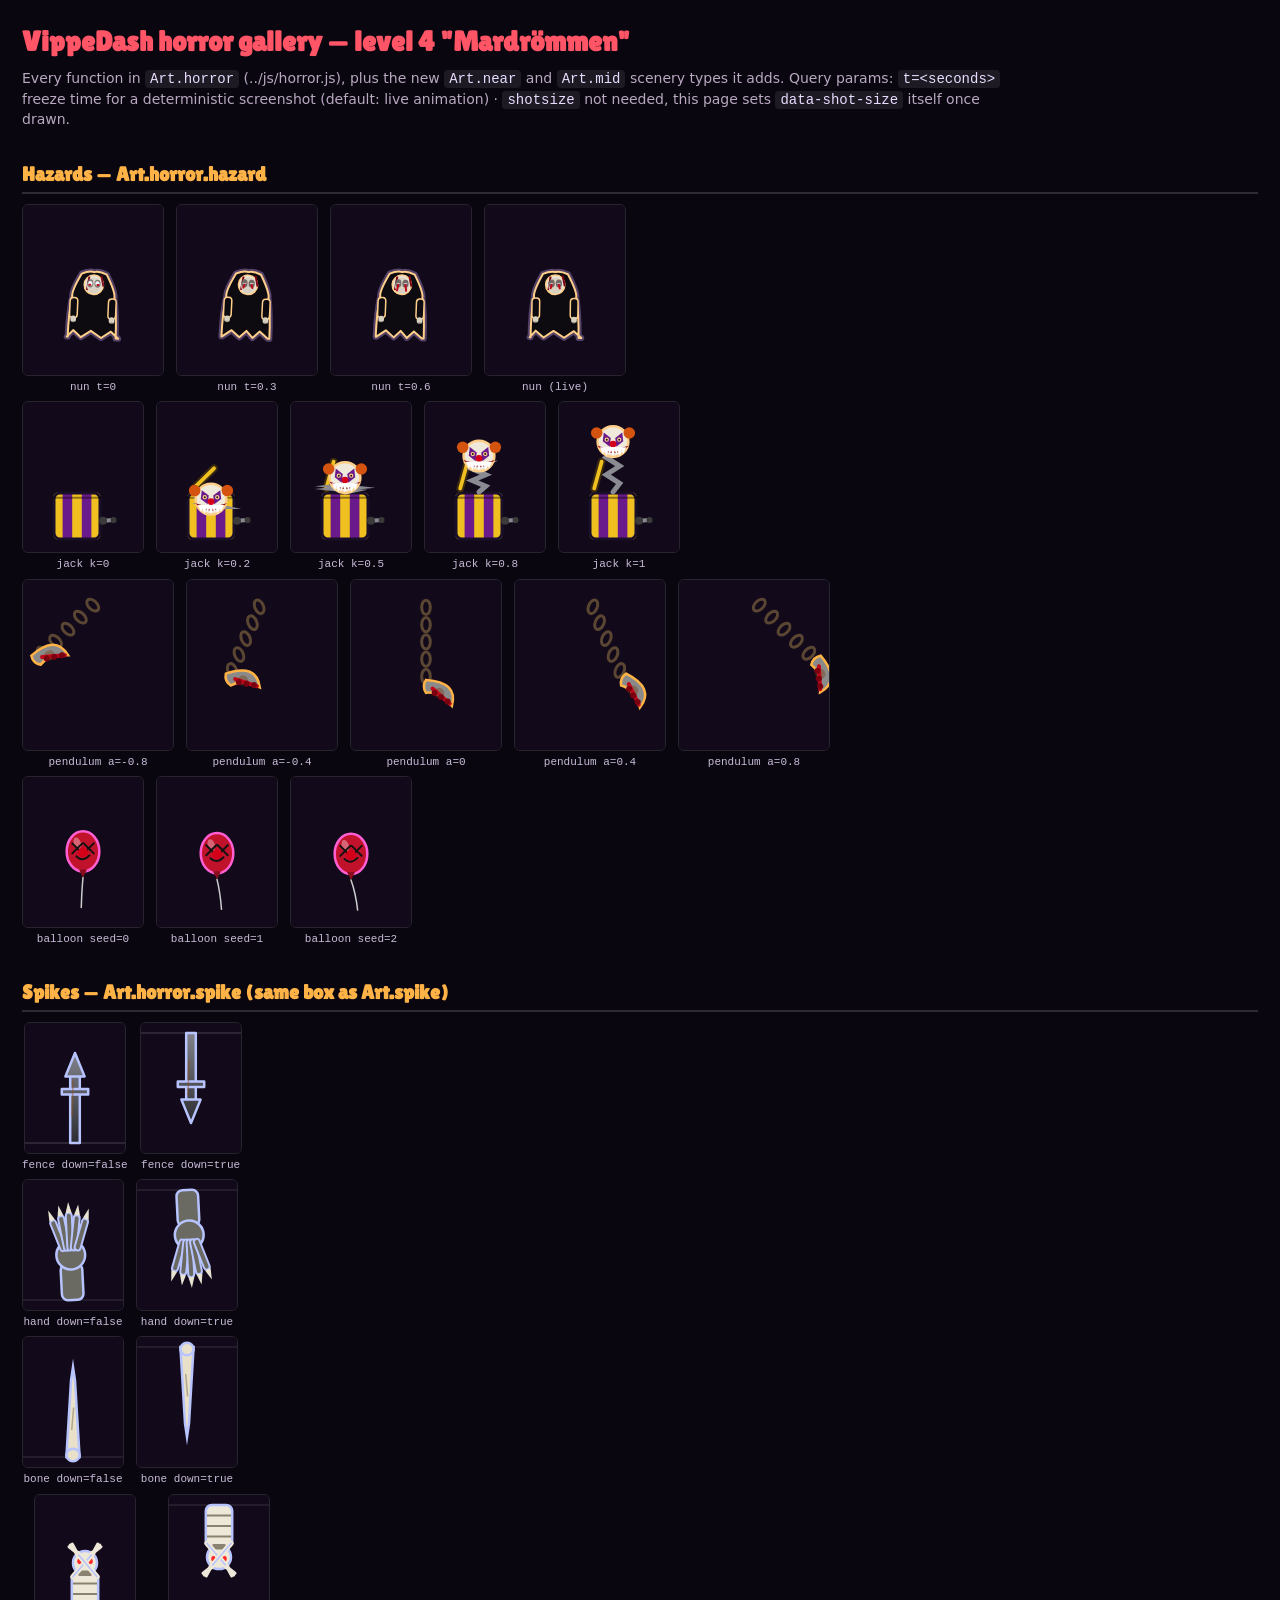
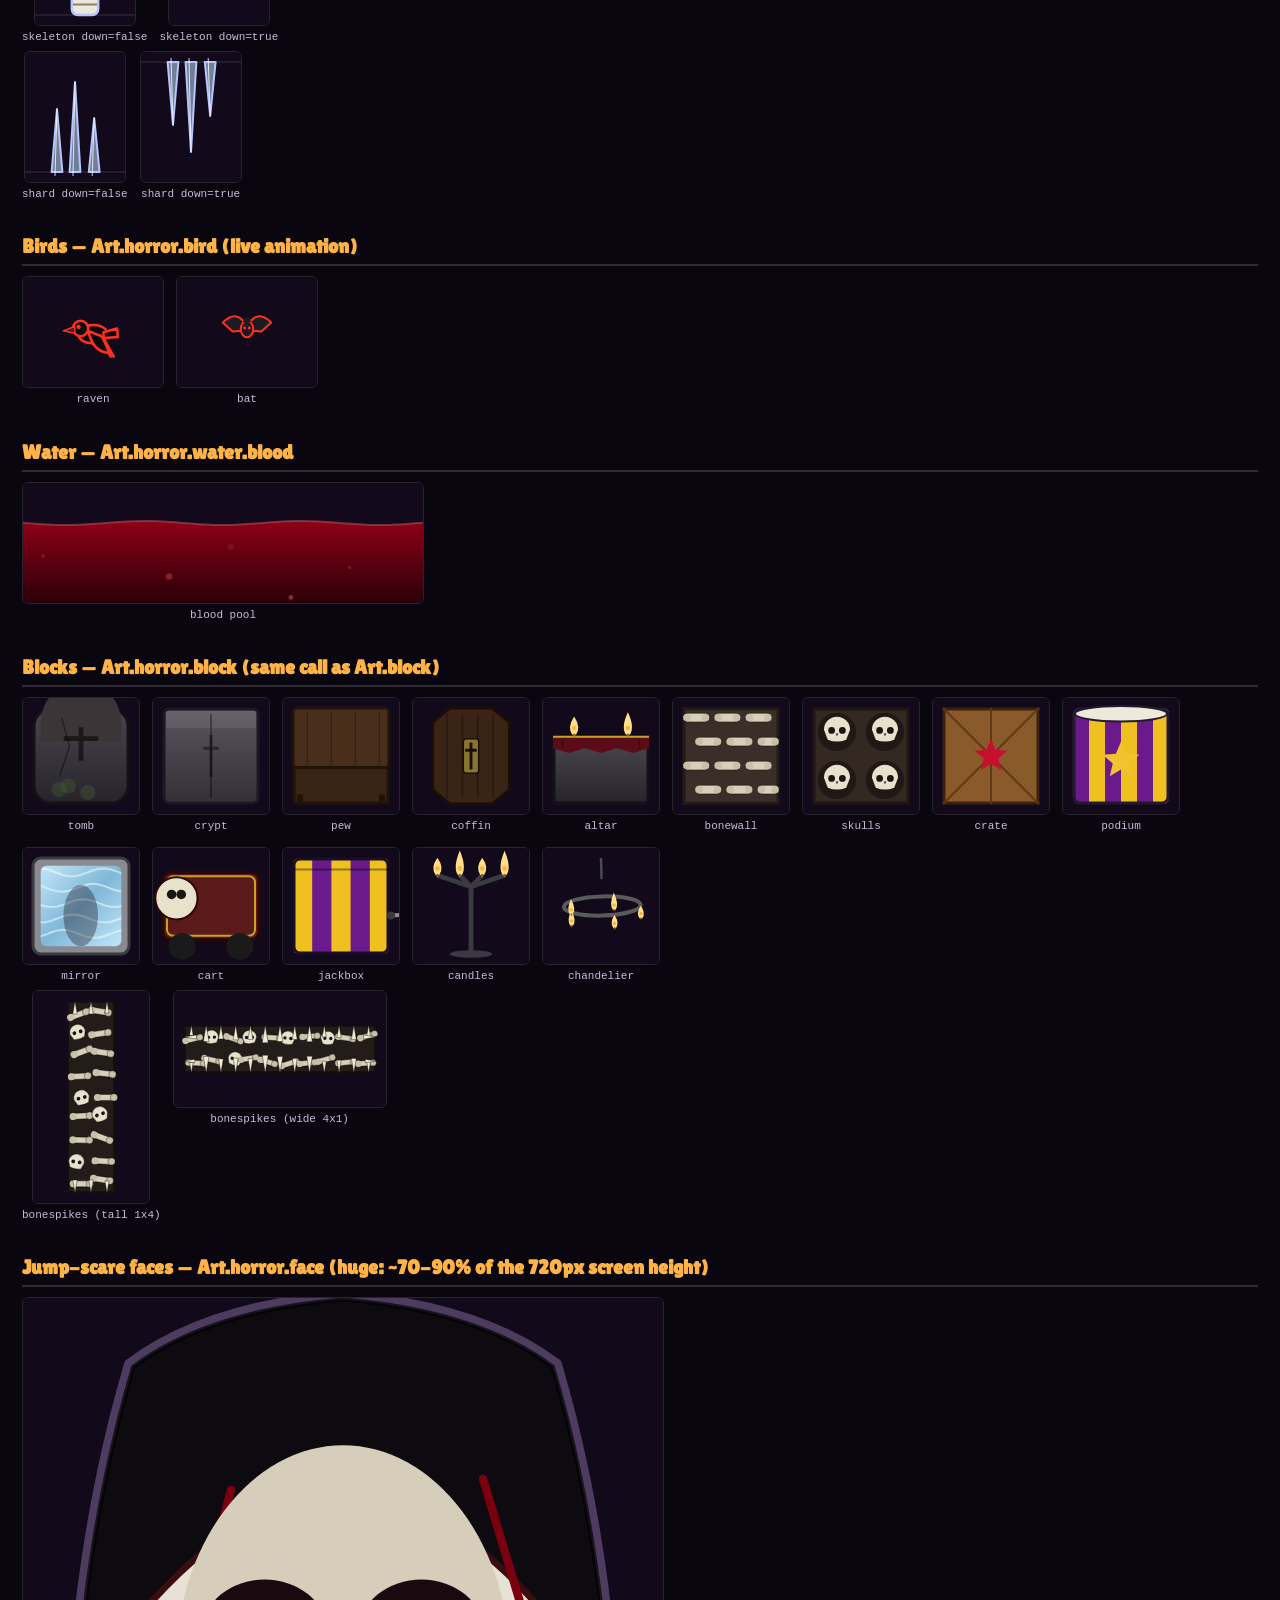
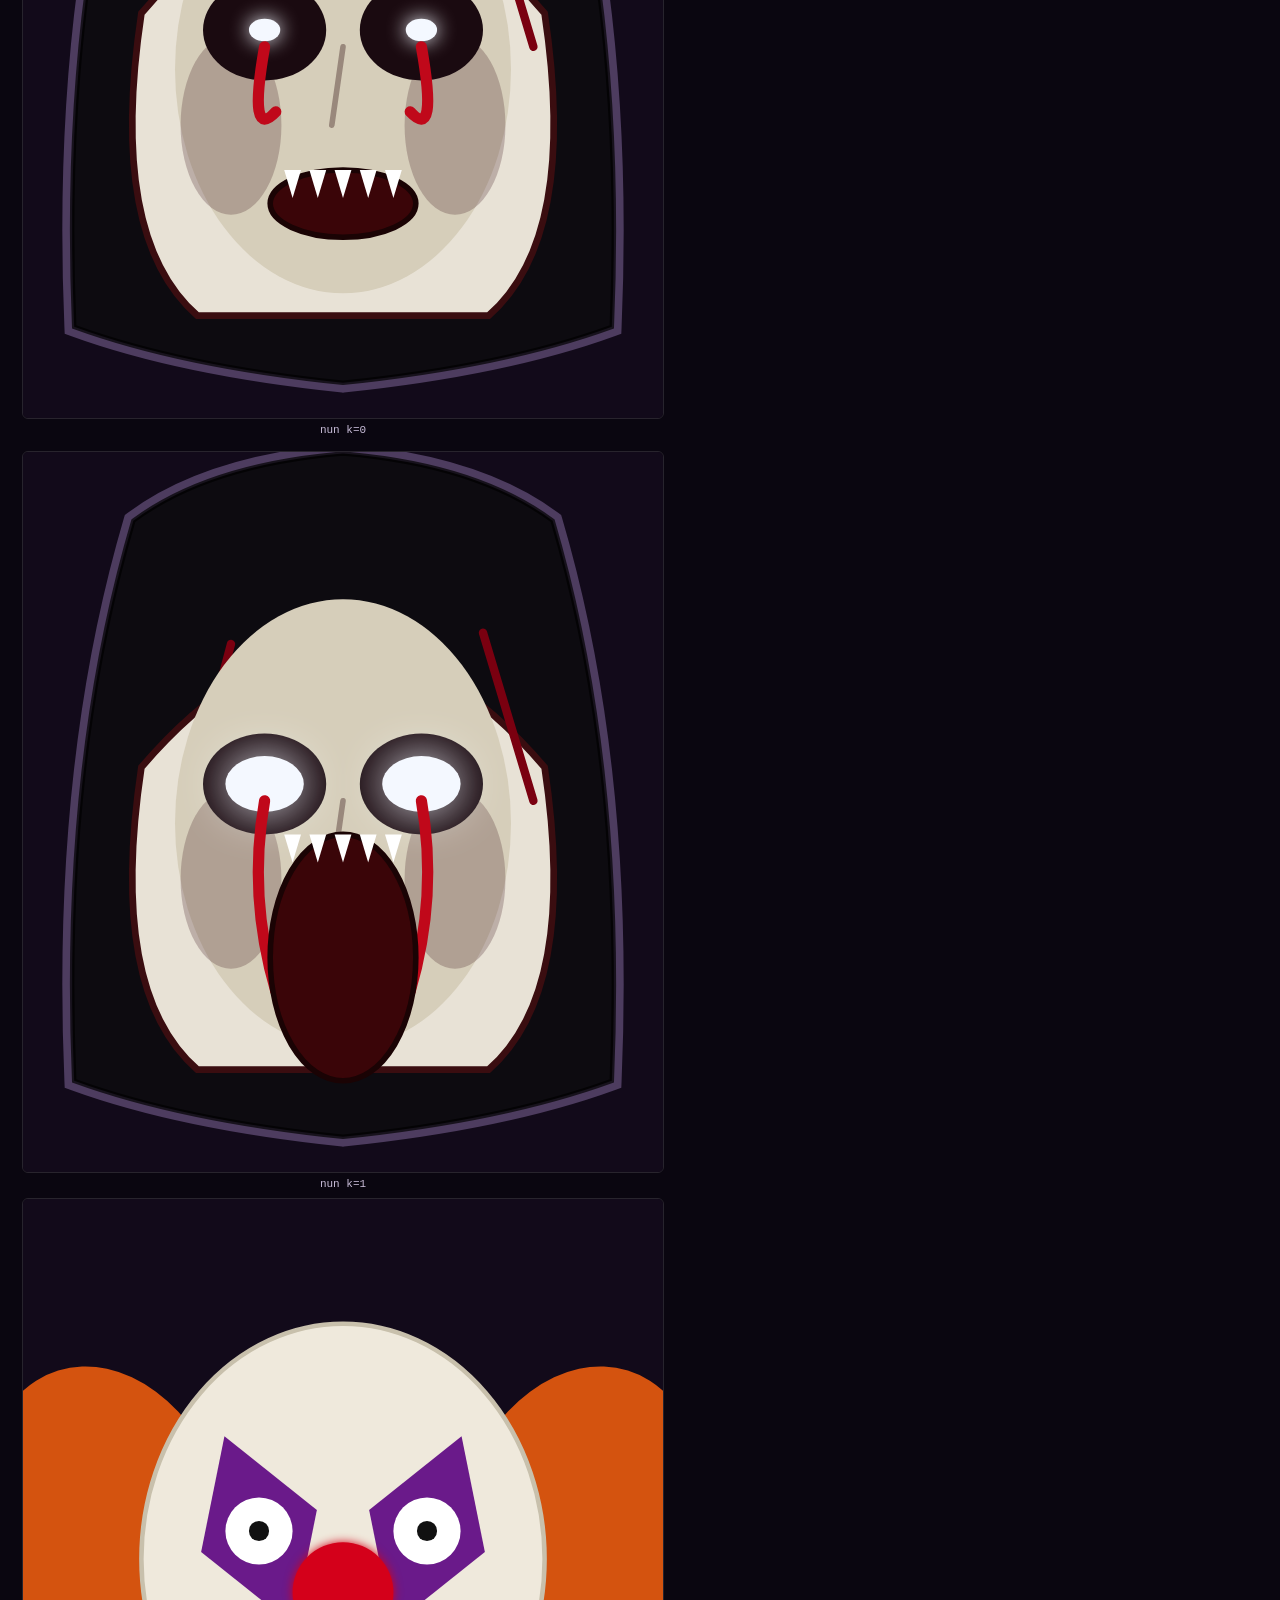
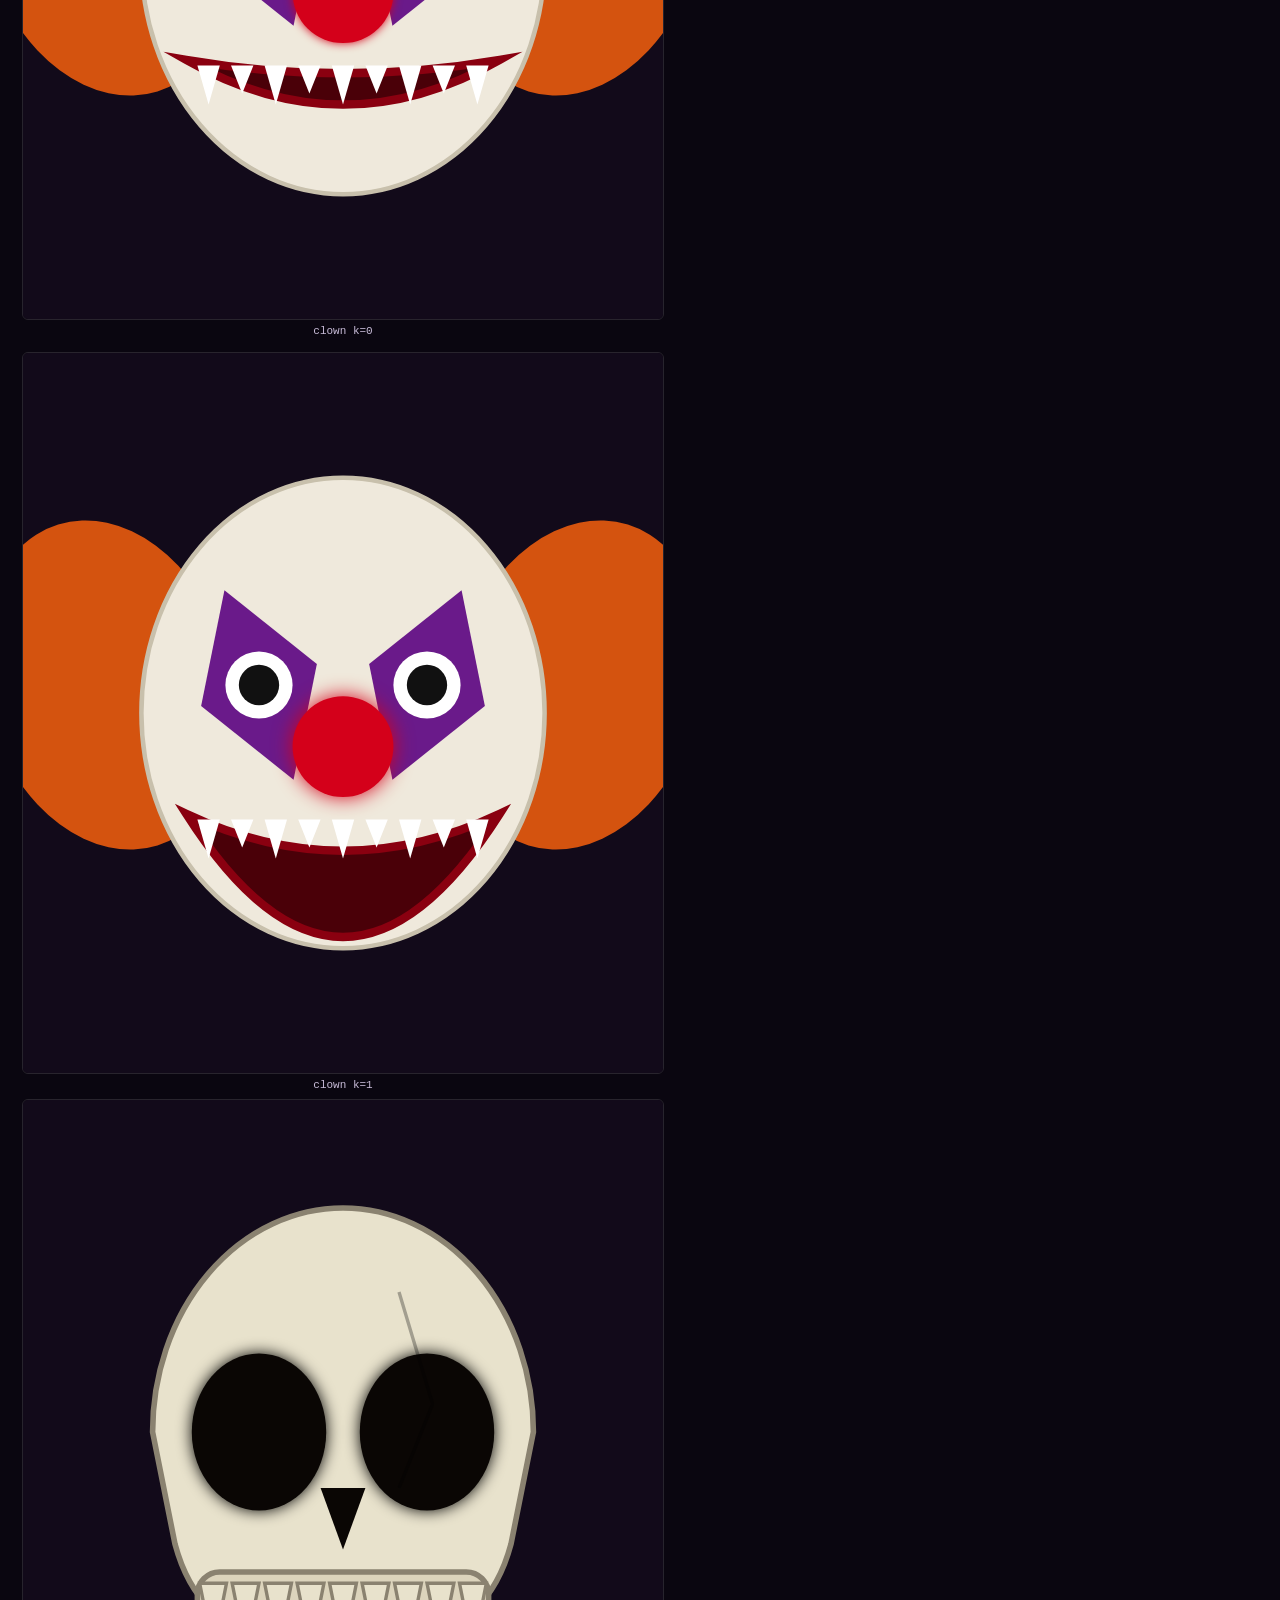
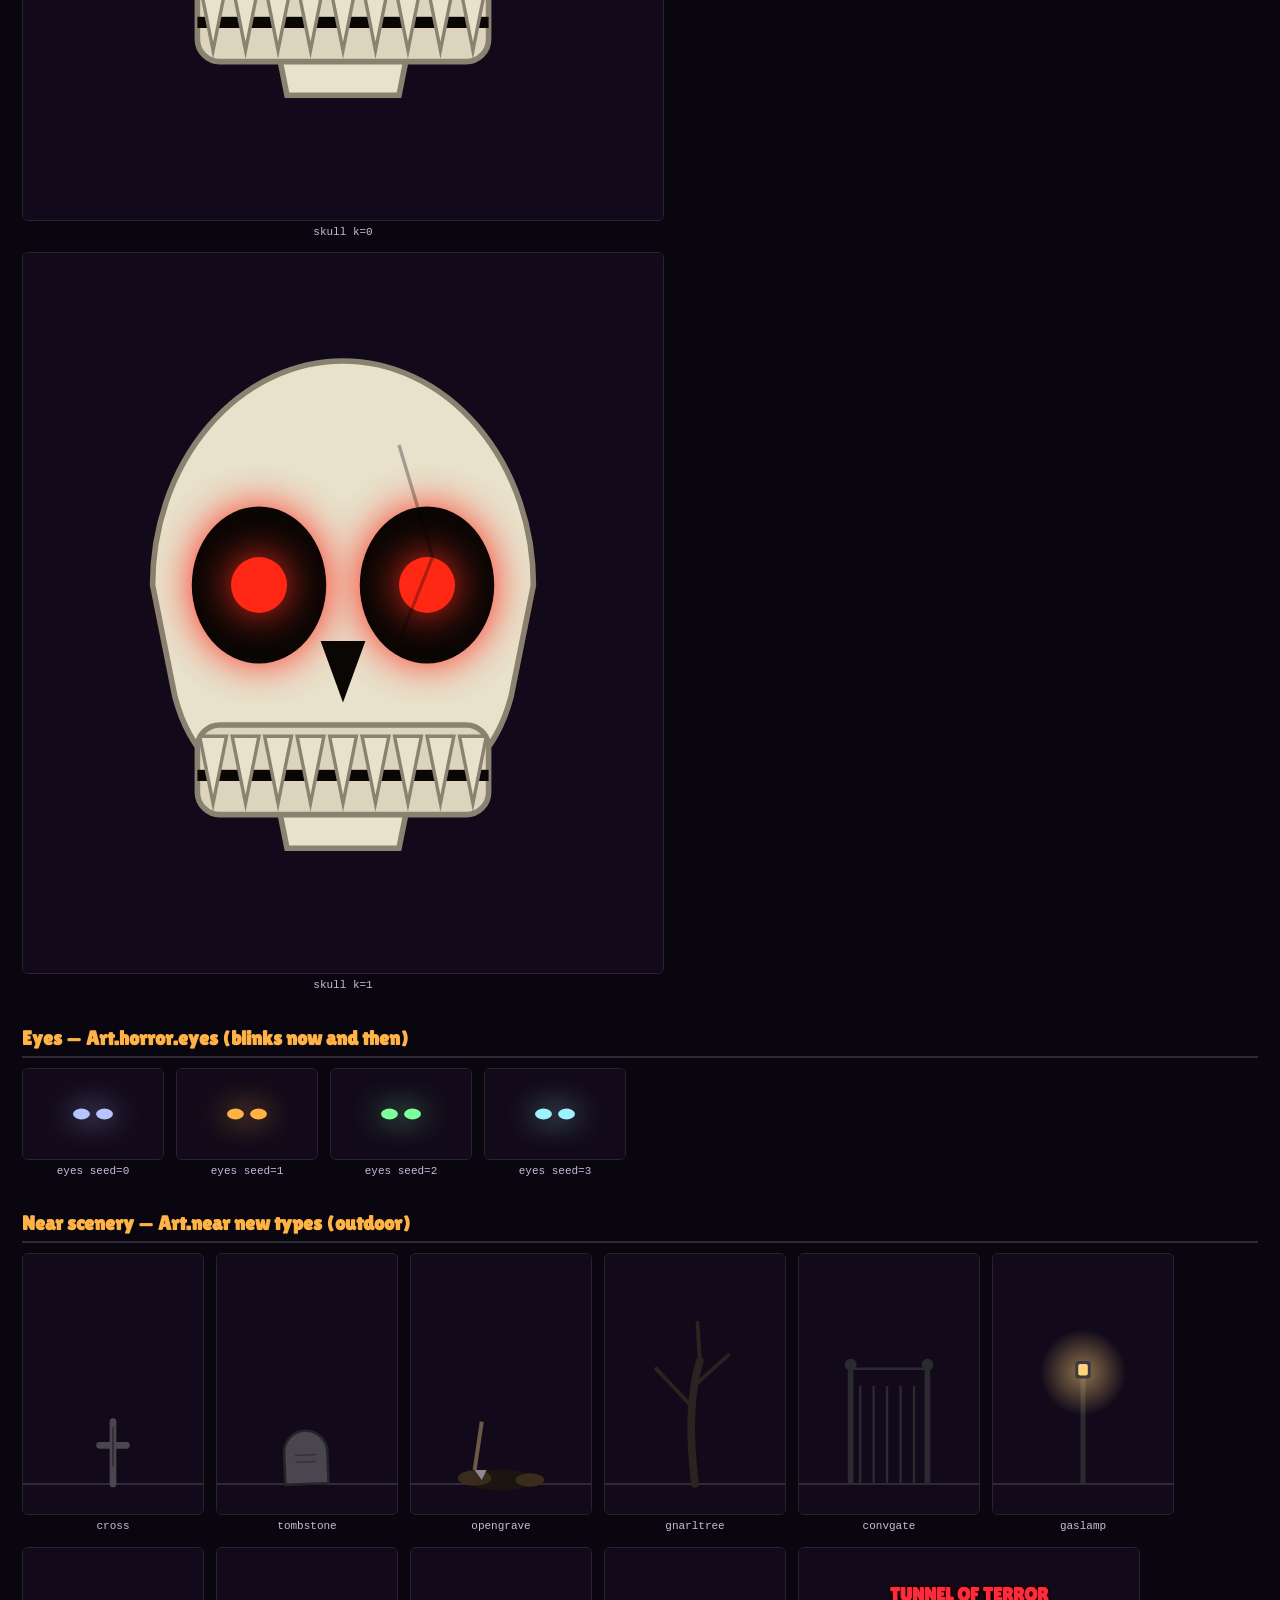
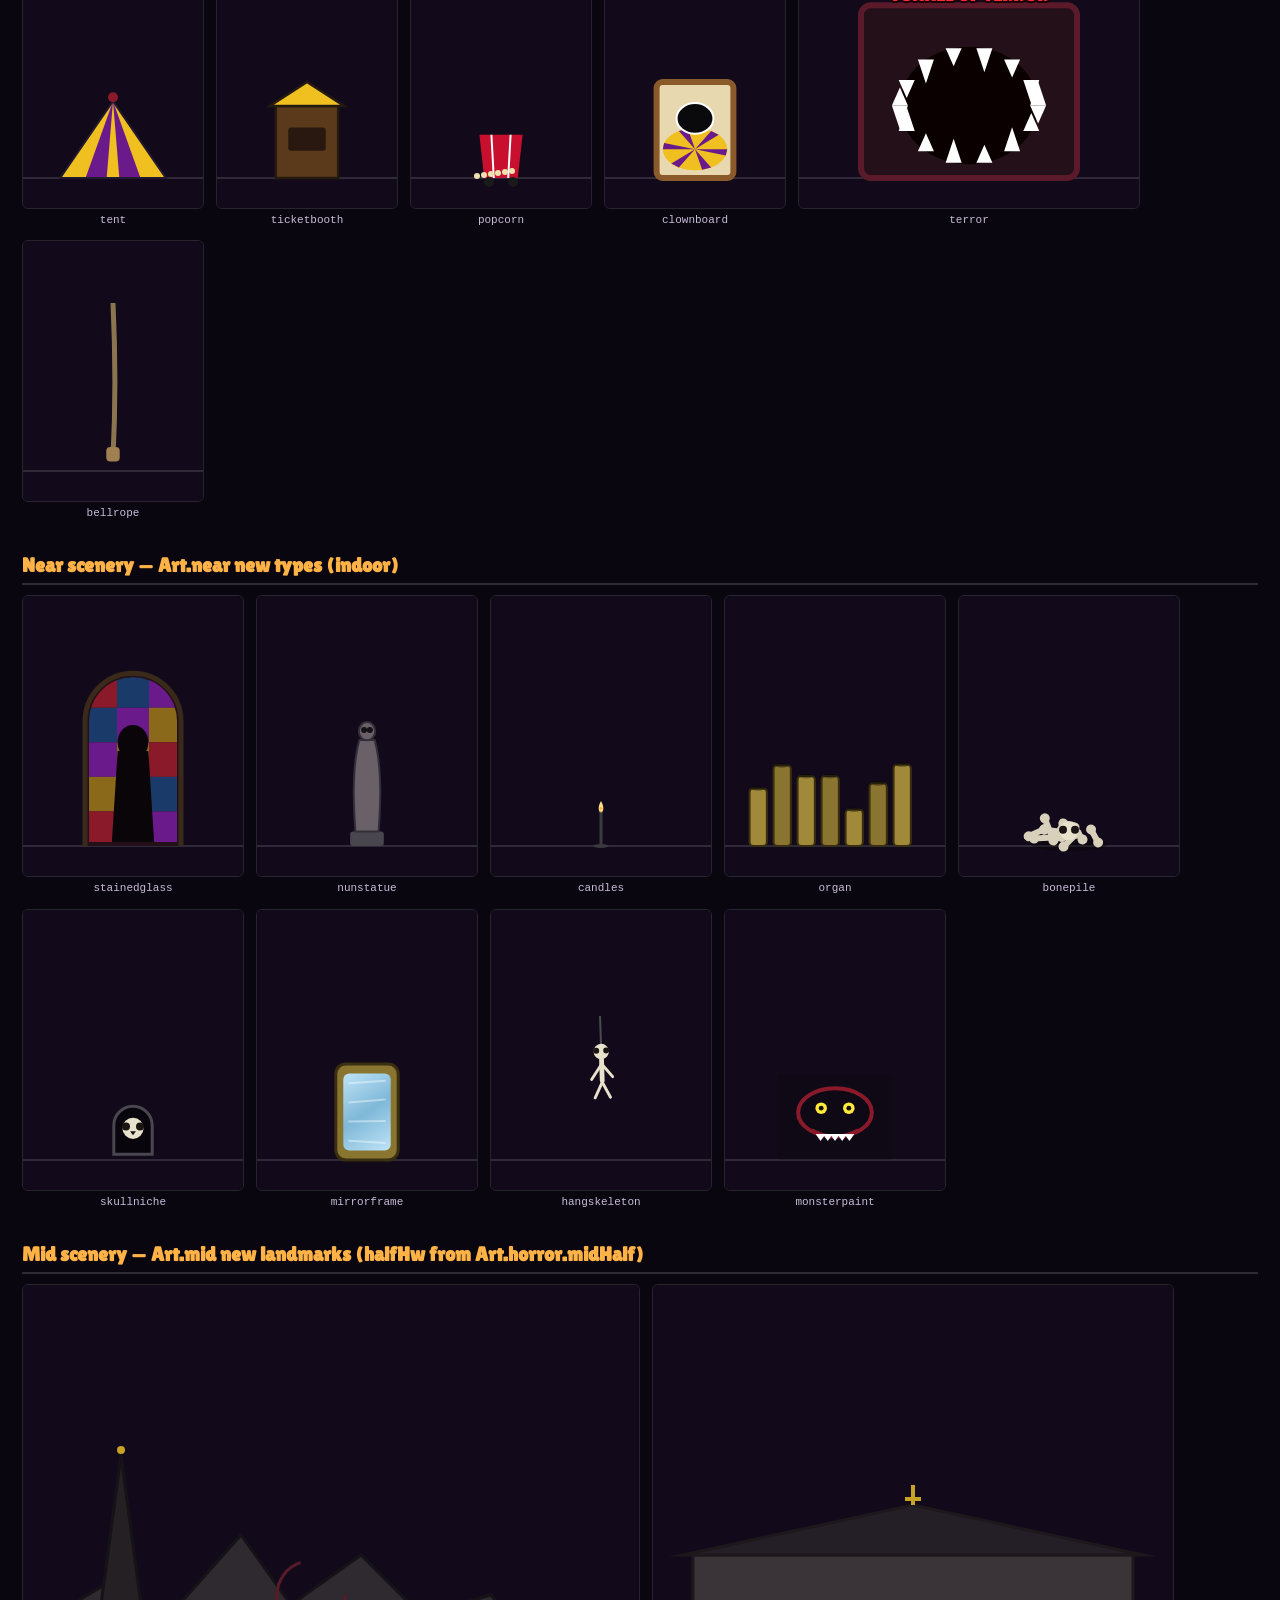
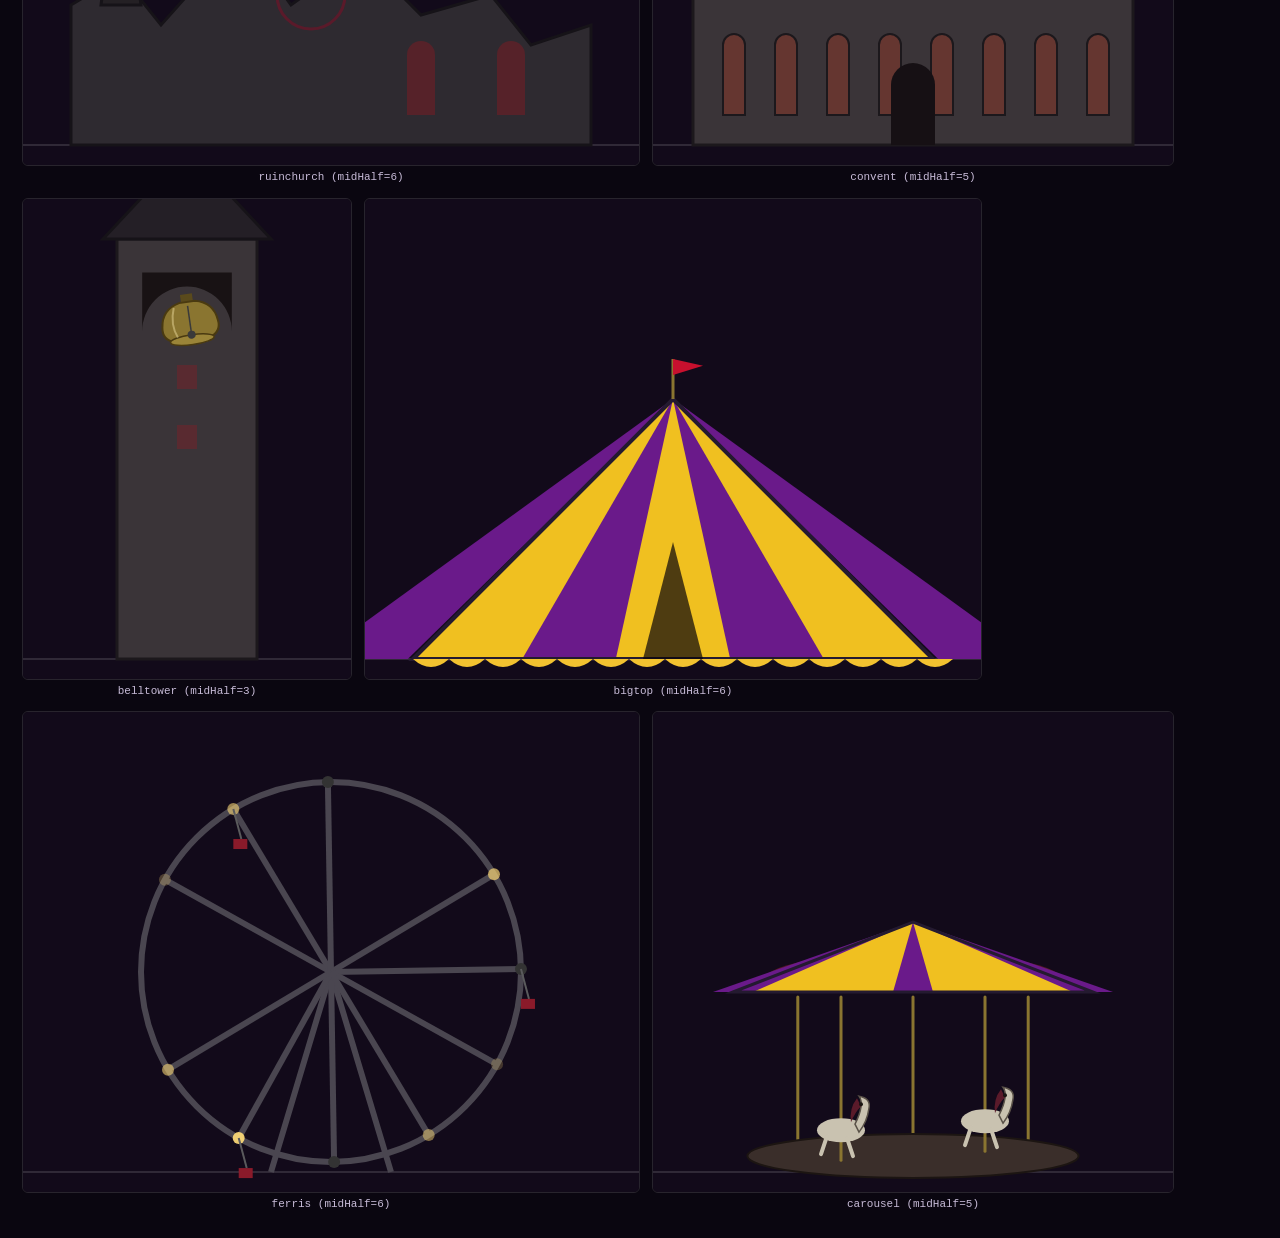
==== tools/horror.html @ ab5d7477 "Add level 4 (Mardrömmen, a 16+ horror level with a health bar) A dark horror level, about 1:48 with " ====
<!doctype html>
<html lang="en">
<head>
<meta charset="utf-8">
<title>VippeDash horror gallery</title>
<style>
  @font-face {
    font-family: 'Lilita One';
    src: url('../fonts/LilitaOne-Regular.ttf') format('truetype');
    font-display: swap;
  }
  * { box-sizing: border-box; }
  html, body { margin: 0; background: #0a0610; color: #e8e2d6; font: 14px/1.4 system-ui, sans-serif; }
  body { padding: 22px; }
  h1 { font-family: 'Lilita One', 'Arial Black', Impact, sans-serif; font-size: 28px; margin: 0 0 8px; color: #ff5566; }
  h2.section {
    font-family: 'Lilita One', 'Arial Black', Impact, sans-serif;
    font-size: 20px;
    margin: 30px 0 10px;
    color: #ffb347;
    border-bottom: 2px solid rgba(255, 255, 255, 0.15);
    padding-bottom: 4px;
  }
  .info { max-width: 980px; color: #b8a8c0; margin: 0 0 18px; }
  .info code { color: #e8dcff; background: rgba(255, 255, 255, 0.08); padding: 1px 5px; border-radius: 4px; }
  .row { display: flex; flex-wrap: wrap; gap: 12px; margin-bottom: 6px; }
  .tile { display: flex; flex-direction: column; align-items: center; gap: 4px; }
  .tile canvas { display: block; border-radius: 6px; border: 1px solid rgba(255,255,255,0.12); }
  .tile .label { font-size: 11px; color: #c8bcd8; font-family: Consolas, monospace; text-align: center; max-width: 160px; }
  #errors {
    display: none;
    background: #3a0008; color: #ffd0d4; border: 2px solid #ff3050; border-radius: 6px;
    padding: 10px 14px; margin: 0 0 16px; font-family: Consolas, monospace; font-size: 12px; white-space: pre-wrap;
  }
  .font-warn { color: #ff8a80; margin: 0 0 12px; }
</style>
</head>
<body>
<h1>VippeDash horror gallery — level 4 "Mardrömmen"</h1>
<p class="info">
  Every function in <code>Art.horror</code> (../js/horror.js), plus the new <code>Art.near</code> and
  <code>Art.mid</code> scenery types it adds. Query params: <code>t=&lt;seconds&gt;</code> freeze time for a
  deterministic screenshot (default: live animation) &middot; <code>shotsize</code> not needed, this page sets
  <code>data-shot-size</code> itself once drawn.
</p>
<div id="errors"></div>
<div id="app"></div>

<script>
  window.HORROR_ERRORS = [];
  window.onerror = function (msg, src, line, col, err) {
    var text = 'ERROR: ' + msg + ' (' + src + ':' + line + ':' + col + ')' + (err && err.stack ? '\n' + err.stack : '');
    window.HORROR_ERRORS.push(text);
    var box = document.getElementById('errors');
    if (box) {
      box.style.display = 'block';
      box.textContent = window.HORROR_ERRORS.join('\n\n');
    }
    return false;
  };
</script>
<script src="../js/util.js"></script>
<script src="../js/art.js"></script>
<script src="../js/horror.js"></script>
<script>
  (function () {
    try { run(); } catch (e) {
      window.onerror(e.message, 'horror.html', 0, 0, e);
      document.body.dataset.shotSize = '1280x400';
      window.HORROR_DONE = true;
      throw e;
    }

    function run() {
      var Art = window.VD.Art, U = window.VD.U, H = Art.horror;
      var qs = new URLSearchParams(location.search);
      var tRaw = qs.get('t');
      var frozen = tRaw !== null && tRaw !== '' && !isNaN(parseFloat(tRaw));
      var BS = 48;
      var FONT = '"Lilita One", "Arial Black", Impact, sans-serif';
      var BG = '#120a1a';
      var GLOWS = ['#b8c4ff', '#ffb347', '#7dff9a', '#9ff3ff'];

      Art.setDark(0); // no evening tint in the gallery — horror.js's own colours carry the mood

      var currentT = frozen ? parseFloat(tRaw) : performance.now() / 1000;
      var tiles = []; // { canvas, ctx, w, h, draw(ctx, t) }

      function addTile(w, h, label, draw) {
        var c = document.createElement('canvas');
        c.className = 'tile';
        c.width = w;
        c.height = h;
        var entry = { canvas: c, ctx: c.getContext('2d'), w: w, h: h, draw: draw, label: label };
        tiles.push(entry);
        paint(entry);
        return entry;
      }
      function paint(entry) {
        var ctx = entry.ctx;
        ctx.setTransform(1, 0, 0, 1, 0, 0);
        ctx.clearRect(0, 0, entry.w, entry.h);
        ctx.fillStyle = BG;
        ctx.fillRect(0, 0, entry.w, entry.h);
        entry.draw(ctx, currentT);
      }
      function wrapTile(entry) {
        var wrap = document.createElement('div');
        wrap.className = 'tile';
        wrap.appendChild(entry.canvas);
        if (entry.label) {
          var lab = document.createElement('div');
          lab.className = 'label';
          lab.textContent = entry.label;
          wrap.appendChild(lab);
        }
        return wrap;
      }
      function section(title) {
        var h2 = document.createElement('h2');
        h2.className = 'section';
        h2.textContent = title;
        document.getElementById('app').appendChild(h2);
      }
      function row(entries) {
        var r = document.createElement('div');
        r.className = 'row';
        entries.forEach(function (e) { r.appendChild(wrapTile(e)); });
        document.getElementById('app').appendChild(r);
      }
      // scenery tiles get a ground line at `base` (they are decoration behind gameplay)
      function groundLine(ctx, w, base) {
        ctx.strokeStyle = 'rgba(255,255,255,0.25)';
        ctx.lineWidth = 1;
        ctx.beginPath();
        ctx.moveTo(0, base);
        ctx.lineTo(w, base);
        ctx.stroke();
      }

      // ------------------------------------------------------------ hazards
      section('Hazards — Art.horror.hazard');
      row([
        addTile(140, 170, 'nun t=0', function (ctx, t) { H.hazard.nun(ctx, 70, 100, BS, 0, 1, '#ffcf8a', null); }),
        addTile(140, 170, 'nun t=0.3', function (ctx, t) { H.hazard.nun(ctx, 70, 100, BS, 0.3, 1, '#ffcf8a', null); }),
        addTile(140, 170, 'nun t=0.6', function (ctx, t) { H.hazard.nun(ctx, 70, 100, BS, 0.6, 1, '#ffcf8a', null); }),
        addTile(140, 170, 'nun (live)', function (ctx, t) { H.hazard.nun(ctx, 70, 100, BS, t, 1, '#ffcf8a', null); }),
      ]);
      row([0, 0.2, 0.5, 0.8, 1.0].map(function (k) {
        return addTile(120, 150, 'jack k=' + k, function (ctx, t) {
          H.block.jackbox(ctx, 30, 90, BS, BS, BS, 3, t);
          H.hazard.jack(ctx, 30, 90, BS, k, 1.5, t, 3, '#ffcf8a');
        });
      }));
      row([-0.8, -0.4, 0, 0.4, 0.8].map(function (a) {
        return addTile(150, 170, 'pendulum a=' + a, function (ctx, t) {
          H.hazard.pendulum(ctx, 75, 20, BS * 1.8, a, BS, t, 2, '#ffb347');
        });
      }));
      row([0, 1, 2].map(function (seed) {
        return addTile(120, 150, 'balloon seed=' + seed, function (ctx, t) {
          H.hazard.balloon(ctx, 60, 75, BS, t, seed, '#ff5fd2');
        });
      }));

      // ------------------------------------------------------------ spikes
      section('Spikes — Art.horror.spike (same box as Art.spike)');
      ['fence', 'hand', 'bone', 'skeleton', 'shard'].forEach(function (style) {
        row([false, true].map(function (down) {
          return addTile(100, 130, style + ' down=' + down, function (ctx, t) {
            var glow = GLOWS[0];
            var y = down ? 10 : 30, h = 90;
            ctx.strokeStyle = 'rgba(255,255,255,0.15)';
            ctx.beginPath(); ctx.moveTo(0, down ? y : y + h); ctx.lineTo(100, down ? y : y + h); ctx.stroke();
            H.spike[style](ctx, 20, y, 60, h, down, glow, t, 5);
          });
        }));
      });

      // ------------------------------------------------------------ birds
      section('Birds — Art.horror.bird (live animation)');
      row([
        addTile(140, 110, 'raven', function (ctx, t) { H.bird.raven(ctx, 70, 55, BS, t, 1, '#ff3020'); }),
        addTile(140, 110, 'bat', function (ctx, t) { H.bird.bat(ctx, 70, 55, BS, t, 1, '#ff3020'); }),
      ]);

      // ------------------------------------------------------------ water
      section('Water — Art.horror.water.blood');
      row([addTile(400, 120, 'blood pool', function (ctx, t) { H.water.blood(ctx, 0, 400, 40, 120, t); })]);

      // ------------------------------------------------------------ blocks
      section('Blocks — Art.horror.block (same call as Art.block)');
      var blockStyles = ['tomb', 'crypt', 'pew', 'coffin', 'altar', 'bonewall', 'skulls', 'crate', 'podium', 'mirror', 'cart', 'jackbox', 'candles', 'chandelier'];
      row(blockStyles.map(function (style) {
        return addTile(BS * 2 + 20, BS * 2 + 20, style, function (ctx, t) {
          H.block[style](ctx, 10, 10, BS * 2, BS * 2, BS, 4, t);
        });
      }));
      row([
        addTile(BS * 2 + 20, BS * 4 + 20, 'bonespikes (tall 1x4)', function (ctx, t) { H.block.bonespikes(ctx, 10 + BS * 0.5, 10, BS, BS * 4, BS, 6, t); }),
        addTile(BS * 4 + 20, BS * 2 + 20, 'bonespikes (wide 4x1)', function (ctx, t) { H.block.bonespikes(ctx, 10, 10 + BS * 0.5, BS * 4, BS, BS, 7, t); }),
      ]);

      // ------------------------------------------------------------ faces (jump scares)
      section('Jump-scare faces — Art.horror.face (huge: ~70-90% of the 720px screen height)');
      ['nun', 'clown', 'skull'].forEach(function (kind) {
        row([0, 1].map(function (k) {
          return addTile(640, 720, kind + ' k=' + k, function (ctx, t) {
            H.face[kind](ctx, 320, 360, 560, t, k);
          });
        }));
      });

      // ------------------------------------------------------------ eyes
      section('Eyes — Art.horror.eyes (blinks now and then)');
      row([0, 1, 2, 3].map(function (seed) {
        return addTile(140, 90, 'eyes seed=' + seed, function (ctx, t) {
          H.eyes(ctx, 70, 45, BS * 0.8, t, seed, GLOWS[seed % GLOWS.length]);
        });
      }));

      // ------------------------------------------------------------ near scenery
      section('Near scenery — Art.near new types (outdoor)');
      var nearOutdoor = ['cross', 'tombstone', 'opengrave', 'gnarltree', 'convgate', 'gaslamp', 'tent', 'ticketbooth', 'popcorn', 'clownboard', 'terror', 'bellrope'];
      row(nearOutdoor.map(function (type, i) {
        var w = type === 'terror' ? 340 : 180, h = 260;
        var base = h - 30;
        return addTile(w, h, type, function (ctx, t) {
          groundLine(ctx, w, base);
          Art.near[type](ctx, w / 2, base, { seed: i, text: 'STORVRETA' }, t, BS, FONT);
        });
      }));
      section('Near scenery — Art.near new types (indoor)');
      var nearIndoor = ['stainedglass', 'nunstatue', 'candles', 'organ', 'bonepile', 'skullniche', 'mirrorframe', 'hangskeleton', 'monsterpaint'];
      row(nearIndoor.map(function (type, i) {
        var w = 220, h = 280;
        var base = h - 30;
        return addTile(w, h, type, function (ctx, t) {
          groundLine(ctx, w, base);
          Art.near[type](ctx, w / 2, base, { seed: i }, t, BS, FONT);
        });
      }));

      // ------------------------------------------------------------ mid scenery (landmarks)
      section('Mid scenery — Art.mid new landmarks (halfHw from Art.horror.midHalf)');
      var midTypes = ['ruinchurch', 'convent', 'belltower', 'bigtop', 'ferris', 'carousel'];
      row(midTypes.map(function (type, i) {
        var hw = H.midHalf[type] || 6;
        var w = hw * 2 * BS + 40, h = 480;
        var base = h - 20;
        return addTile(w, h, type + ' (midHalf=' + hw + ')', function (ctx, t) {
          groundLine(ctx, w, base);
          Art.mid[type](ctx, w / 2, base, { seed: i }, t, FONT);
        });
      }));

      // The afModo skin's cap badge etc. use the Lilita One font; wait for it so a frozen `t` bakes
      // consistent pixels (see the identical comment/rationale in tools/skins.html).
      function whenFontReady(run) {
        var FONT_PROBE = '20px "Lilita One"';
        var settled = false;
        function finish() {
          if (settled) return;
          settled = true;
          var loaded = !!(document.fonts && document.fonts.check && document.fonts.check(FONT_PROBE));
          if (!loaded) {
            var warn = document.createElement('p');
            warn.className = 'font-warn';
            warn.textContent = 'Warning: "Lilita One" was not ready in time, so the terror sign uses the fallback font.';
            document.body.insertBefore(warn, document.getElementById('app'));
          }
          run();
        }
        if (!(document.fonts && document.fonts.load && document.fonts.ready)) { finish(); return; }
        Promise.all([document.fonts.load(FONT_PROBE), document.fonts.ready]).then(finish, finish);
        setTimeout(finish, 1500);
      }

      whenFontReady(function () {
        tiles.forEach(paint);
        document.body.dataset.shotSize = document.documentElement.scrollWidth + 'x' + document.documentElement.scrollHeight;
        window.HORROR_DONE = true;
        if (!frozen) {
          (function loop() {
            currentT = performance.now() / 1000;
            tiles.forEach(paint);
            requestAnimationFrame(loop);
          })();
        }
      });
    }
  })();
</script>
</body>
</html>
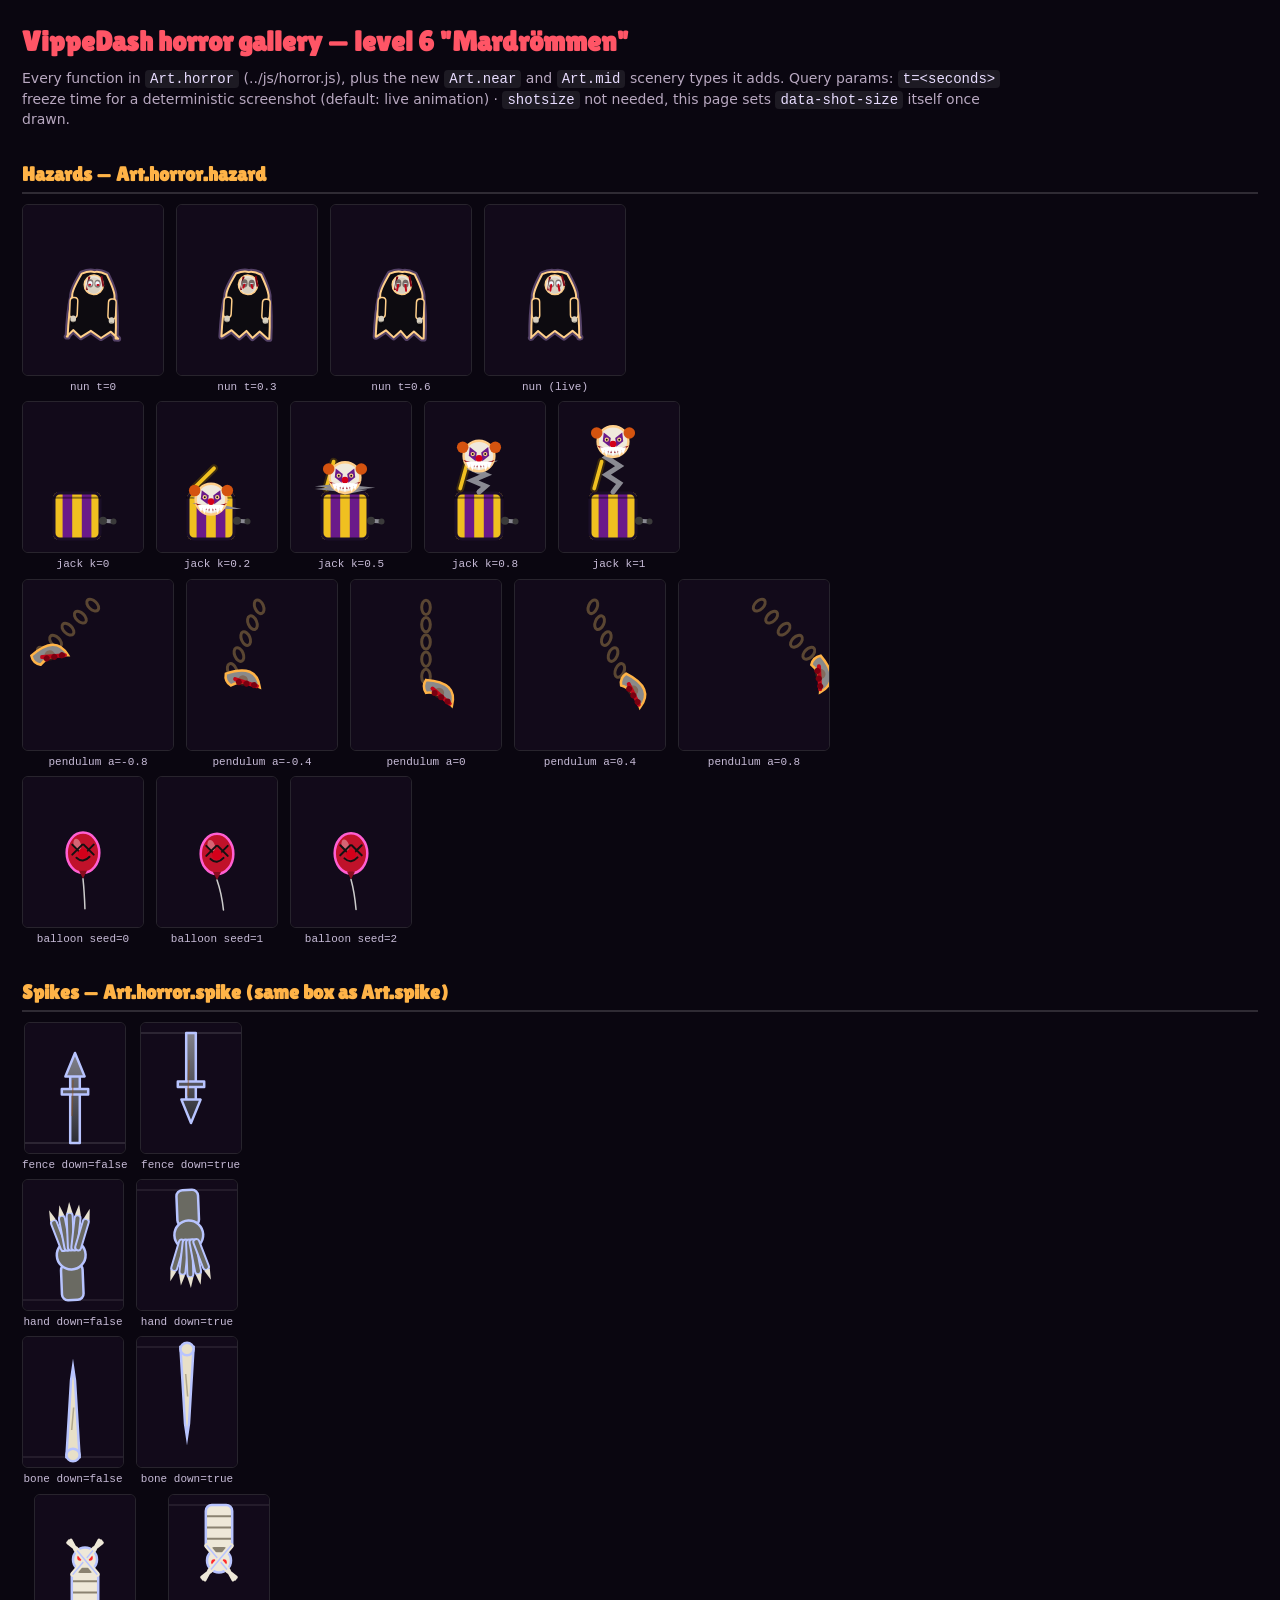
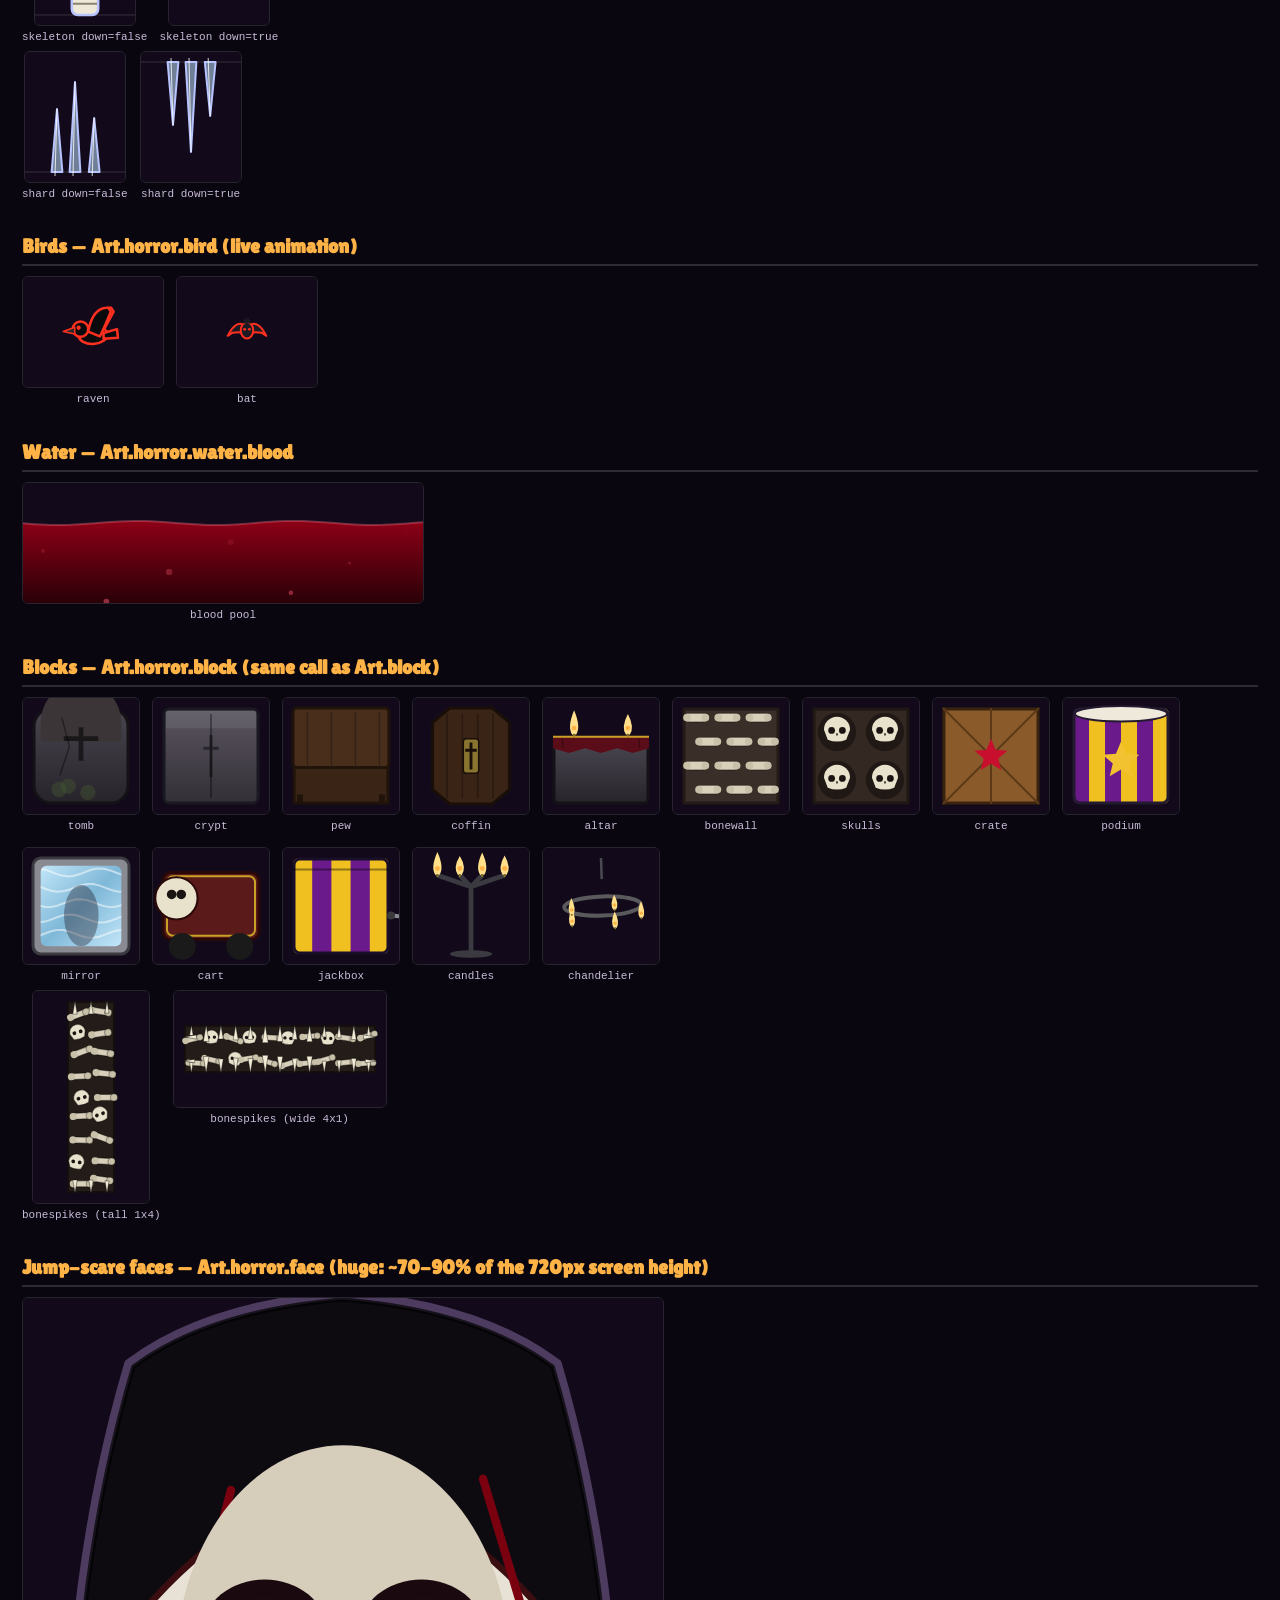
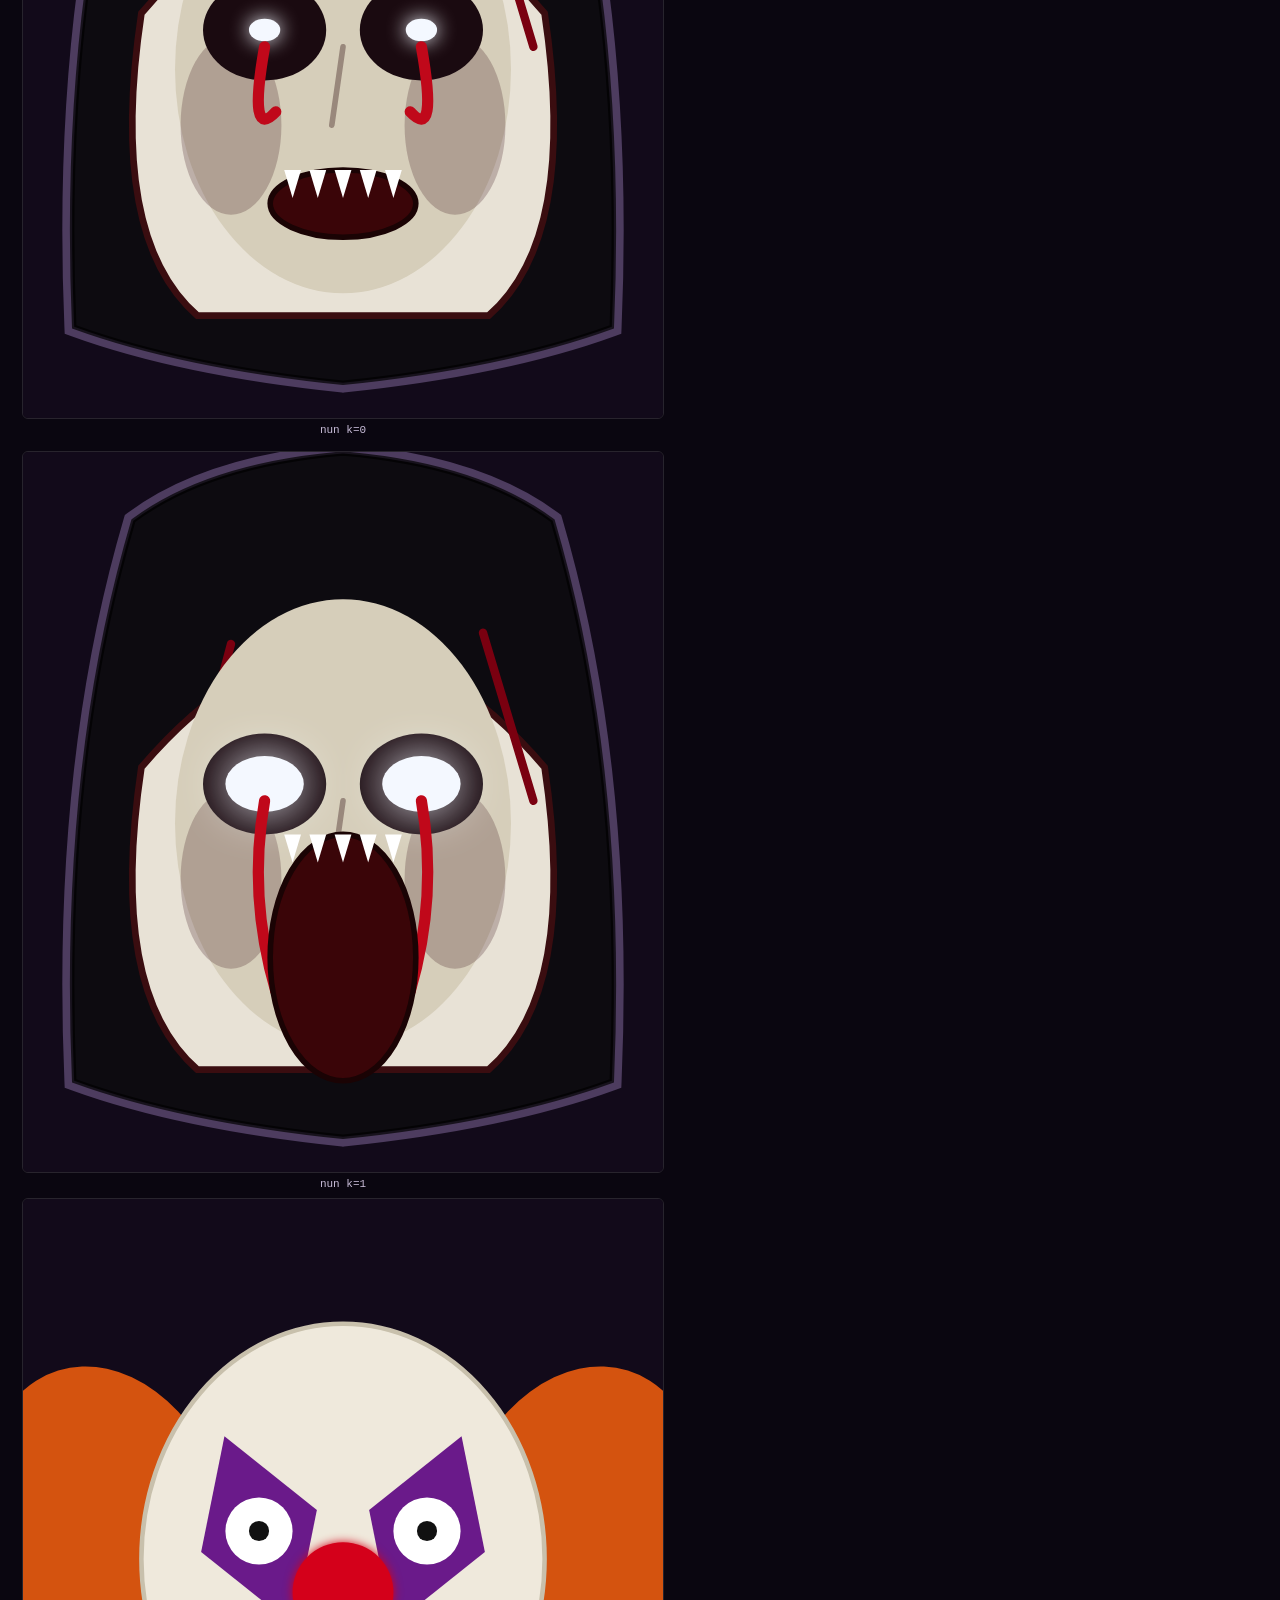
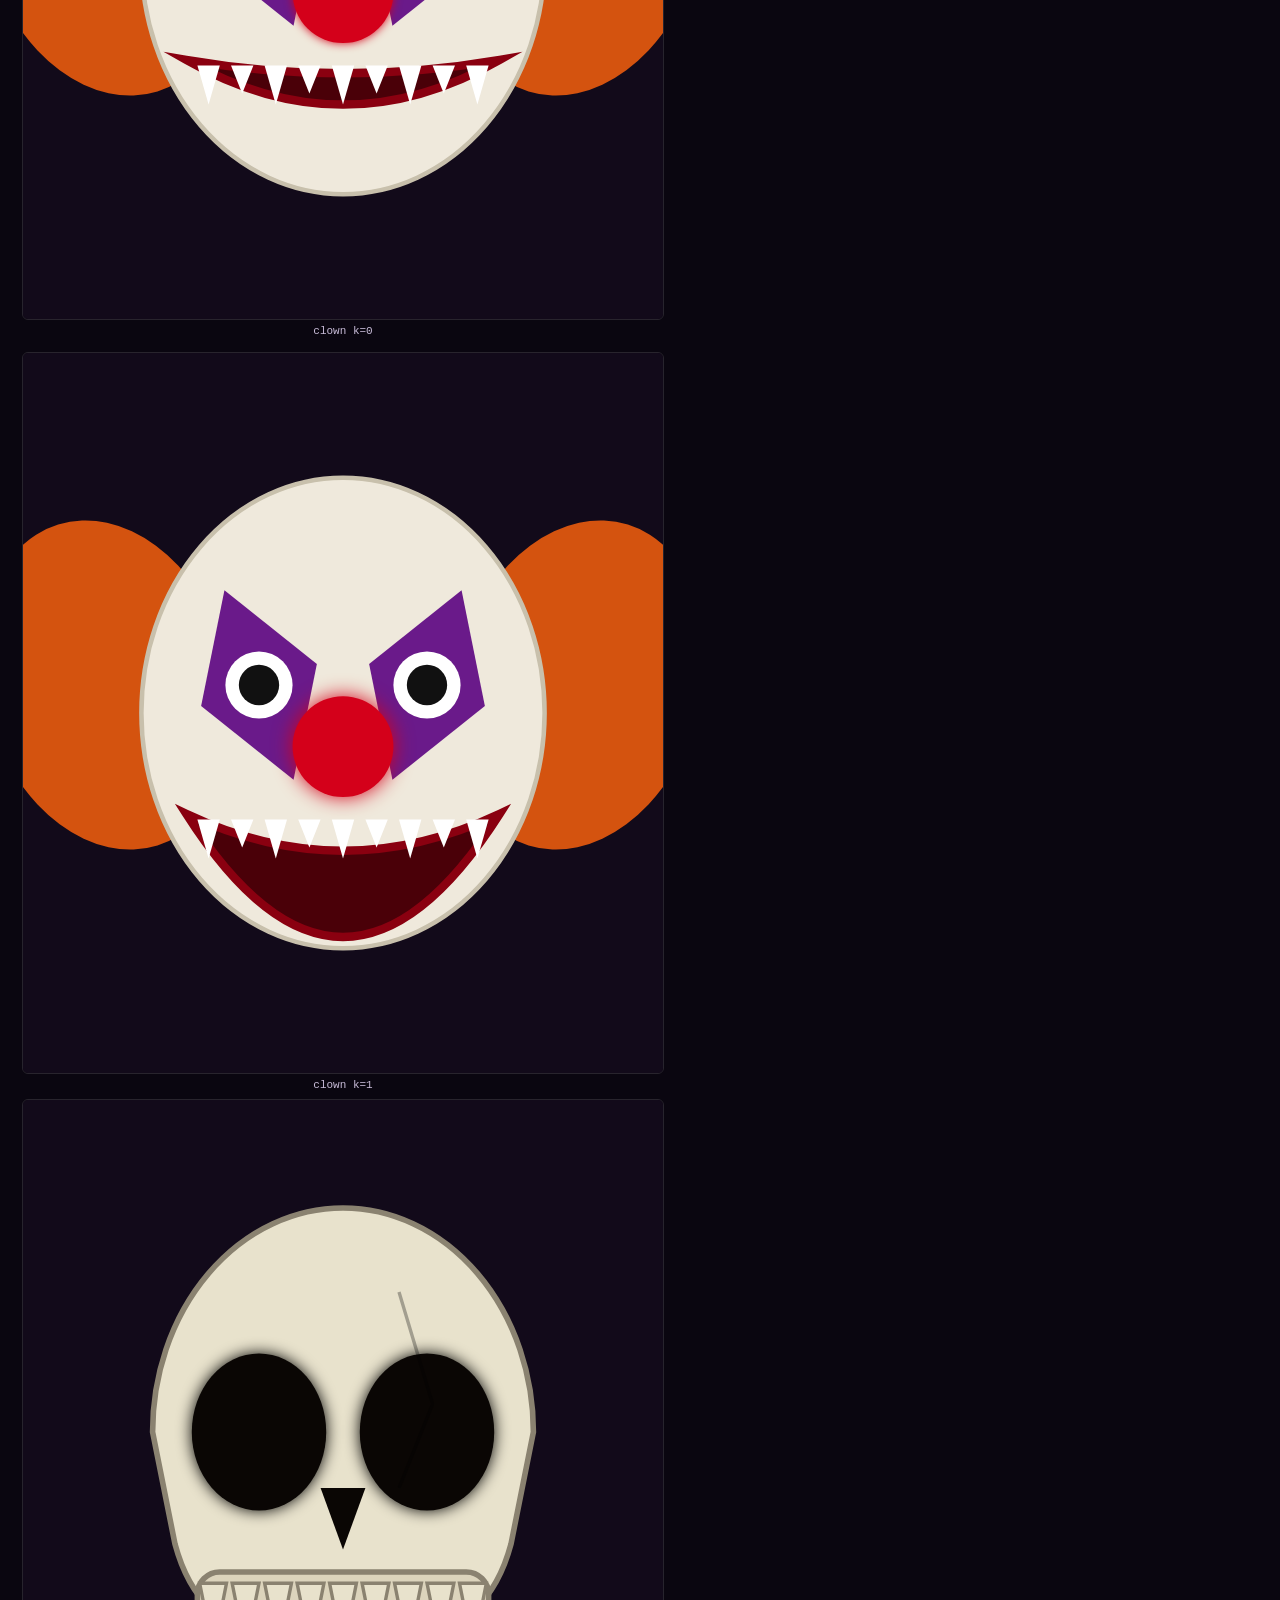
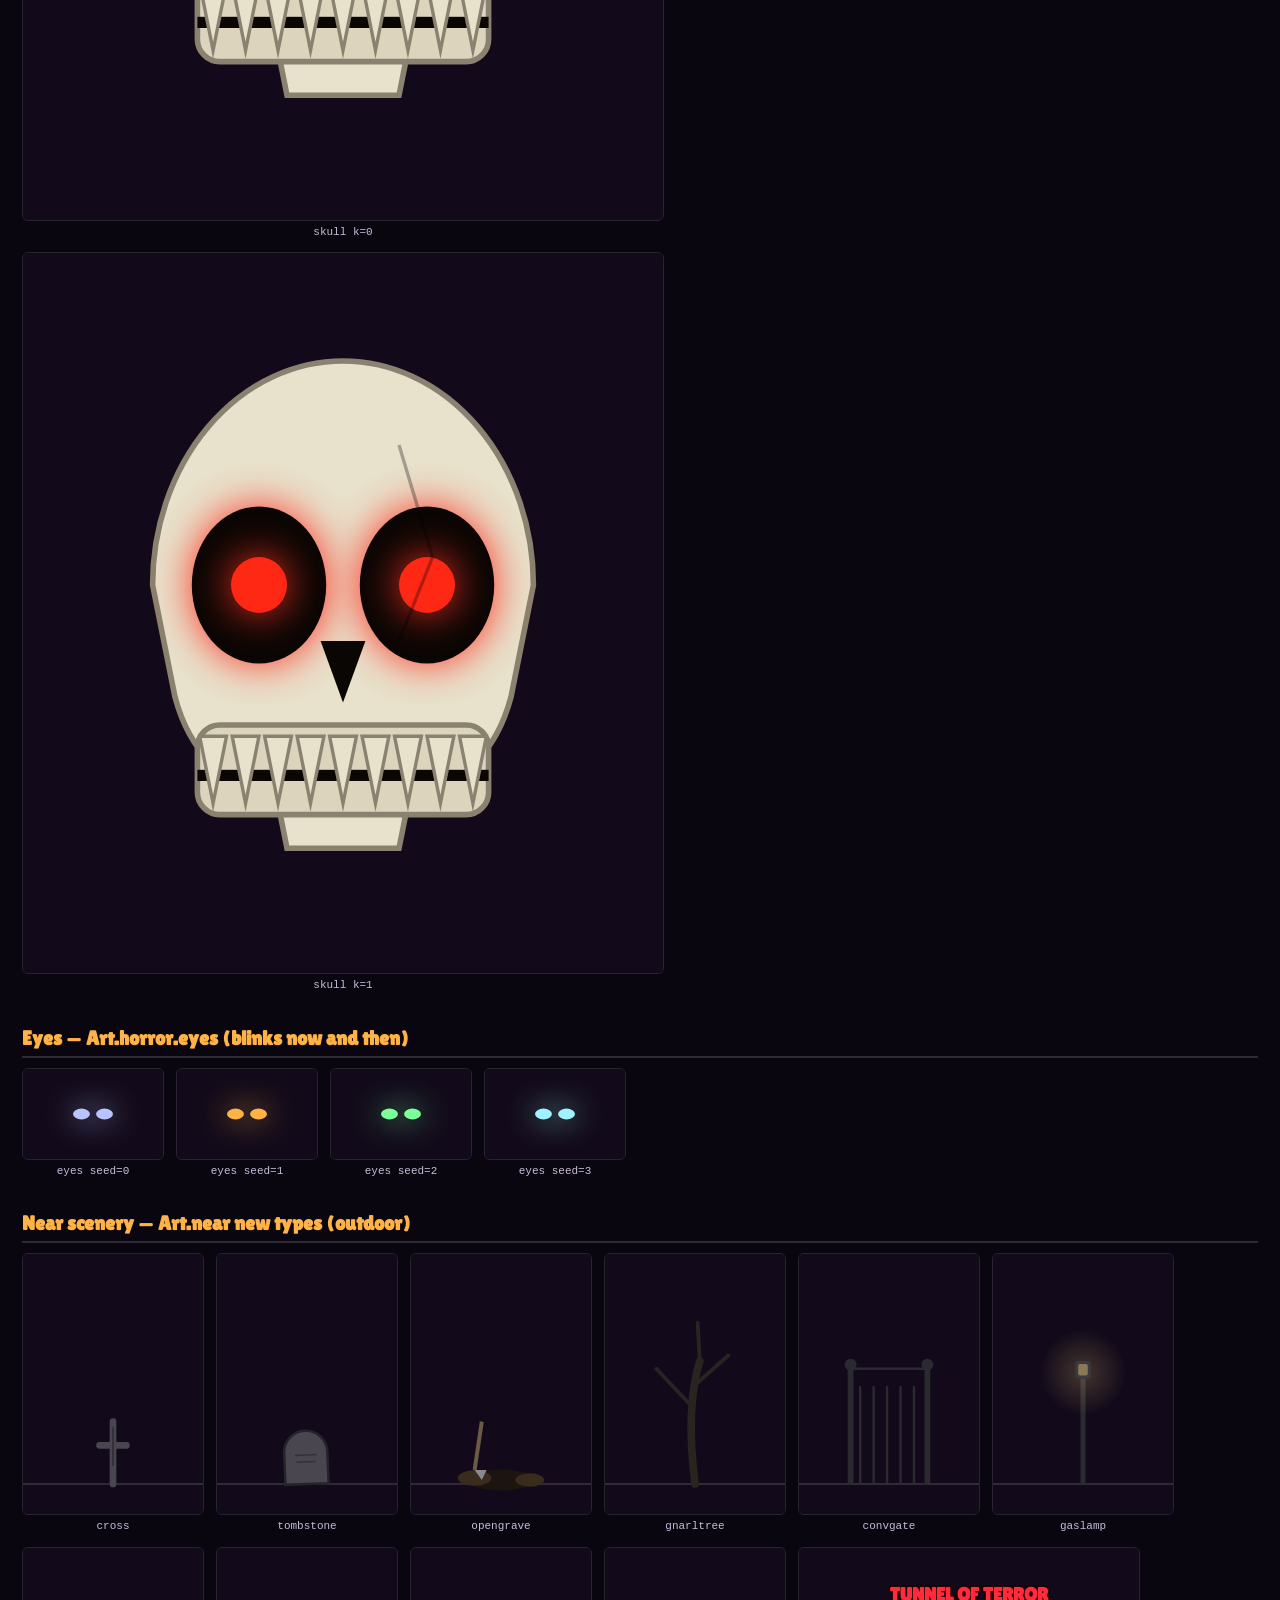
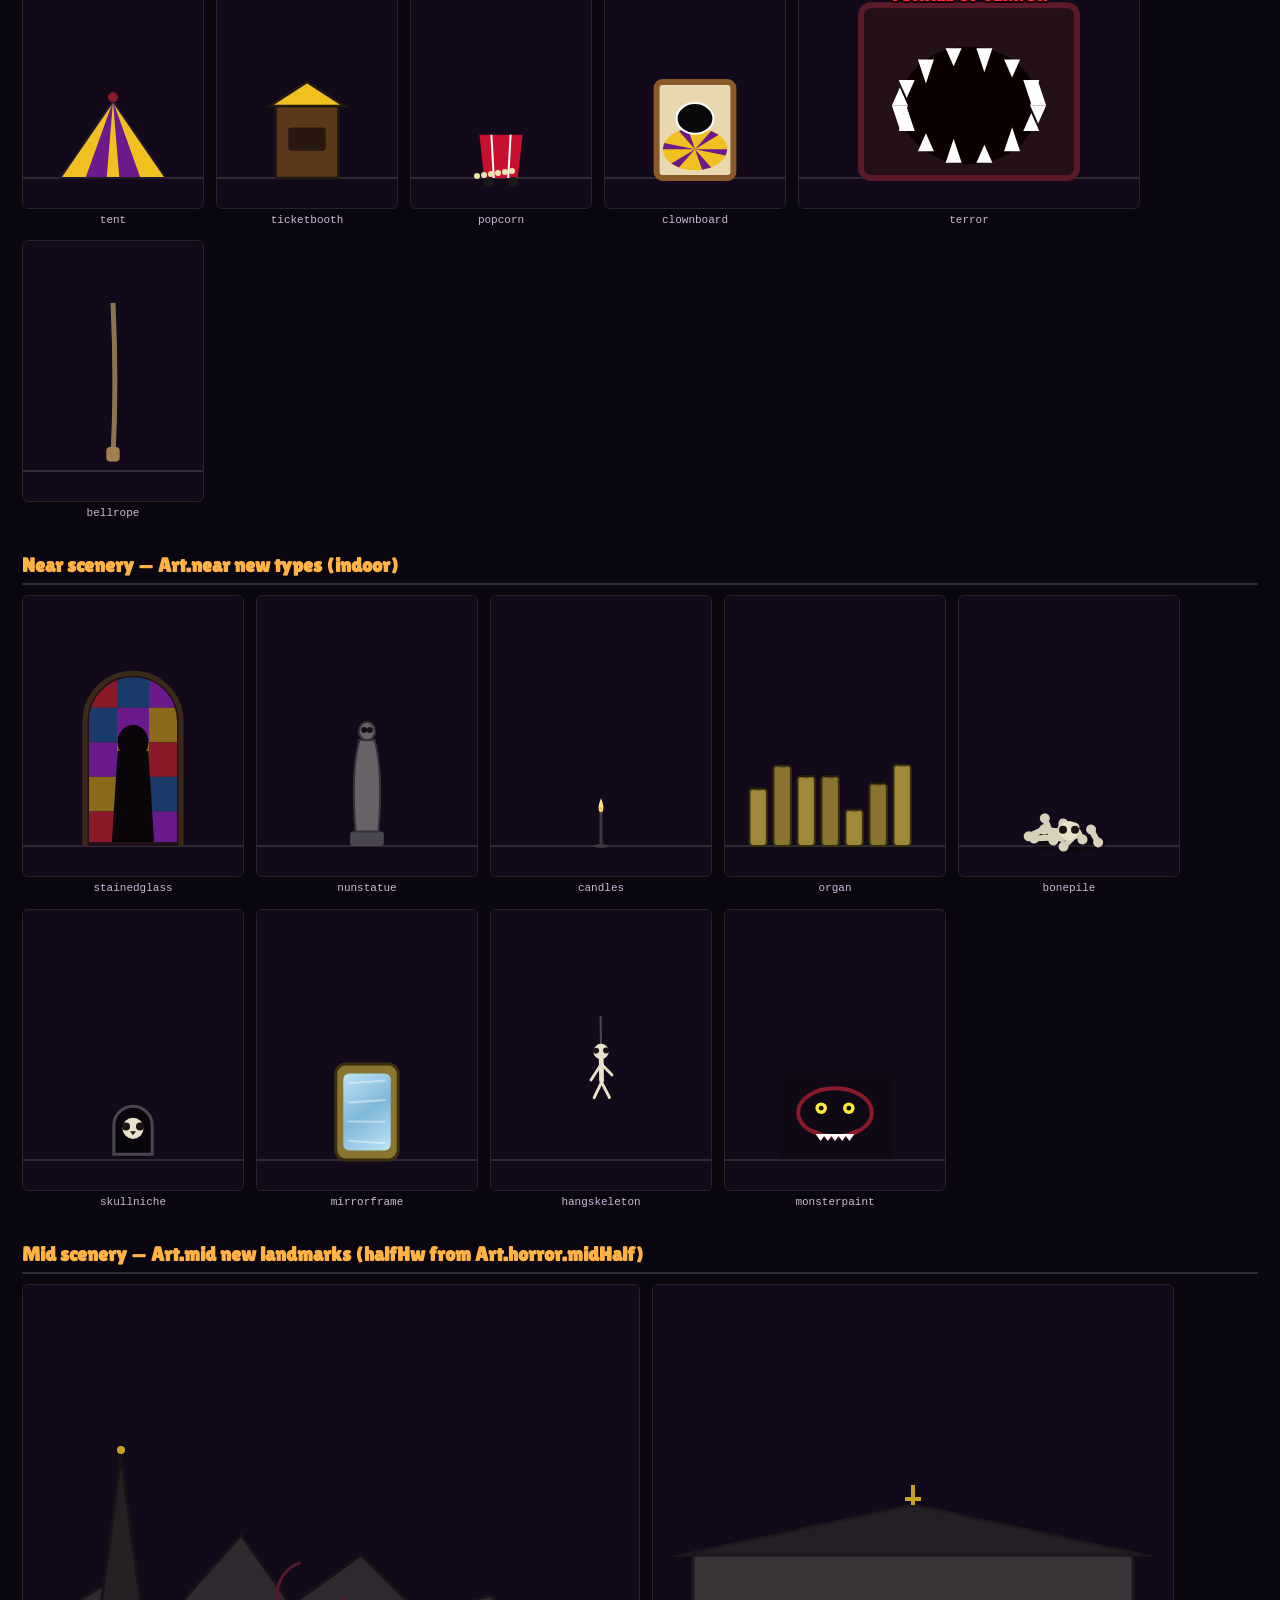
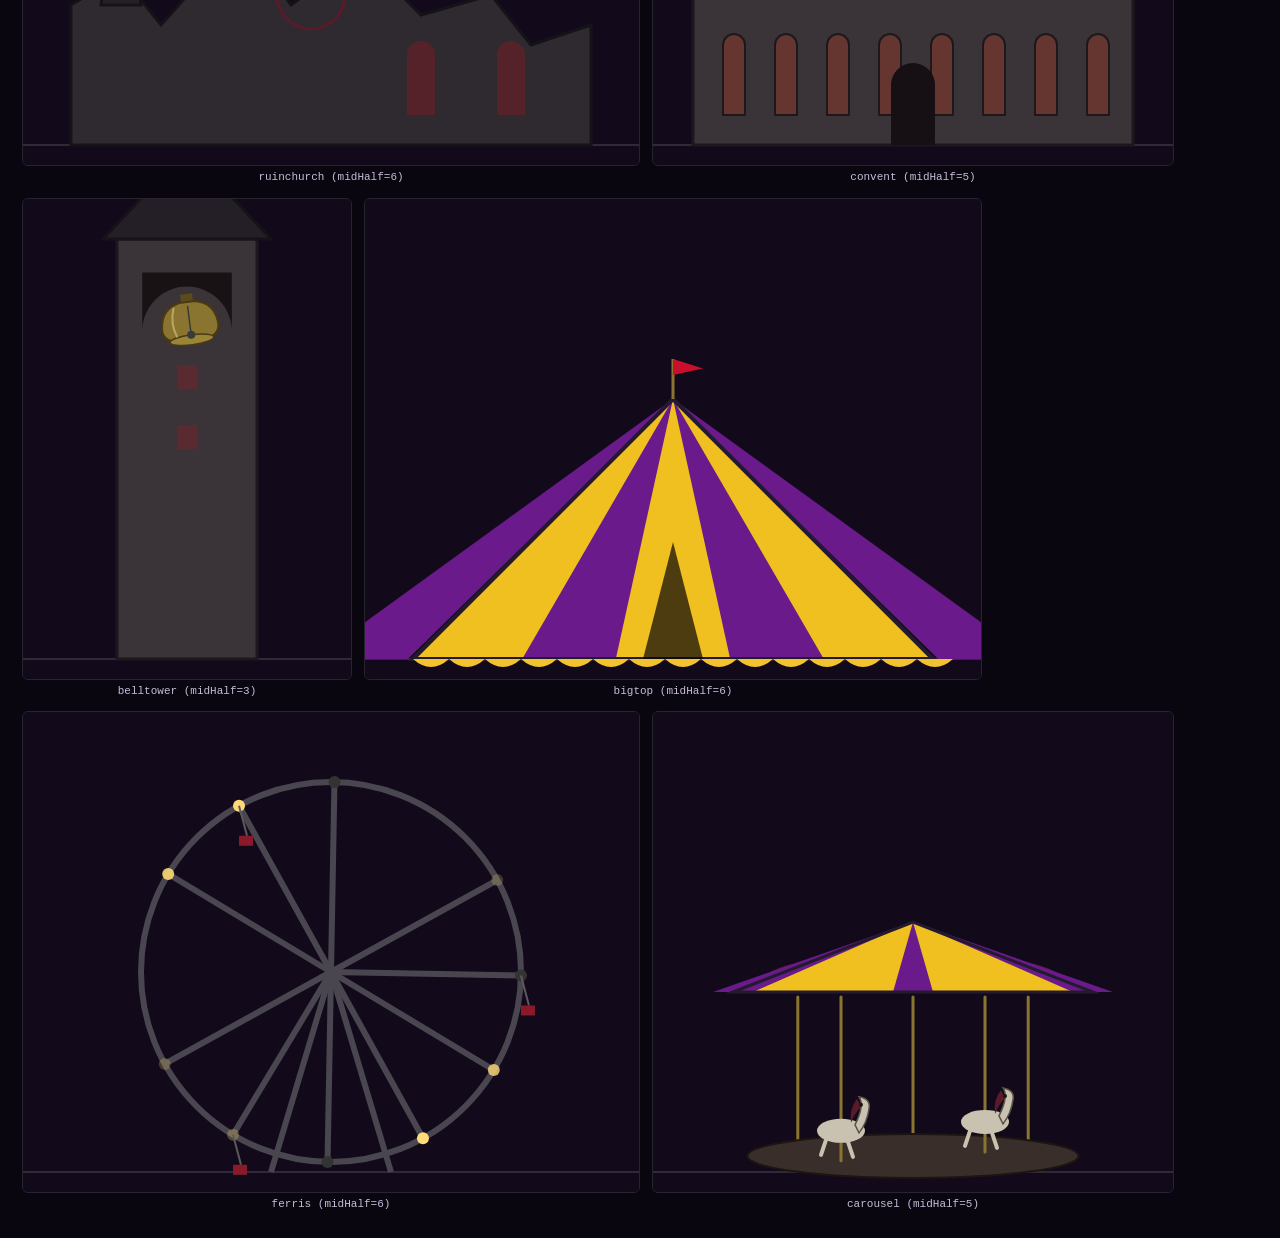
==== commit 7ae4fda6: "Add level 4 Schackmatt, a chess level between Vilda skogen and Djupet Djupet becomes level 5 and Mar" ====
--- a/tools/horror.html
+++ b/tools/horror.html
@@ -36,7 +36,7 @@
 </style>
 </head>
 <body>
-<h1>VippeDash horror gallery — level 4 "Mardrömmen"</h1>
+<h1>VippeDash horror gallery — level 6 "Mardrömmen"</h1>
 <p class="info">
   Every function in <code>Art.horror</code> (../js/horror.js), plus the new <code>Art.near</code> and
   <code>Art.mid</code> scenery types it adds. Query params: <code>t=&lt;seconds&gt;</code> freeze time for a
